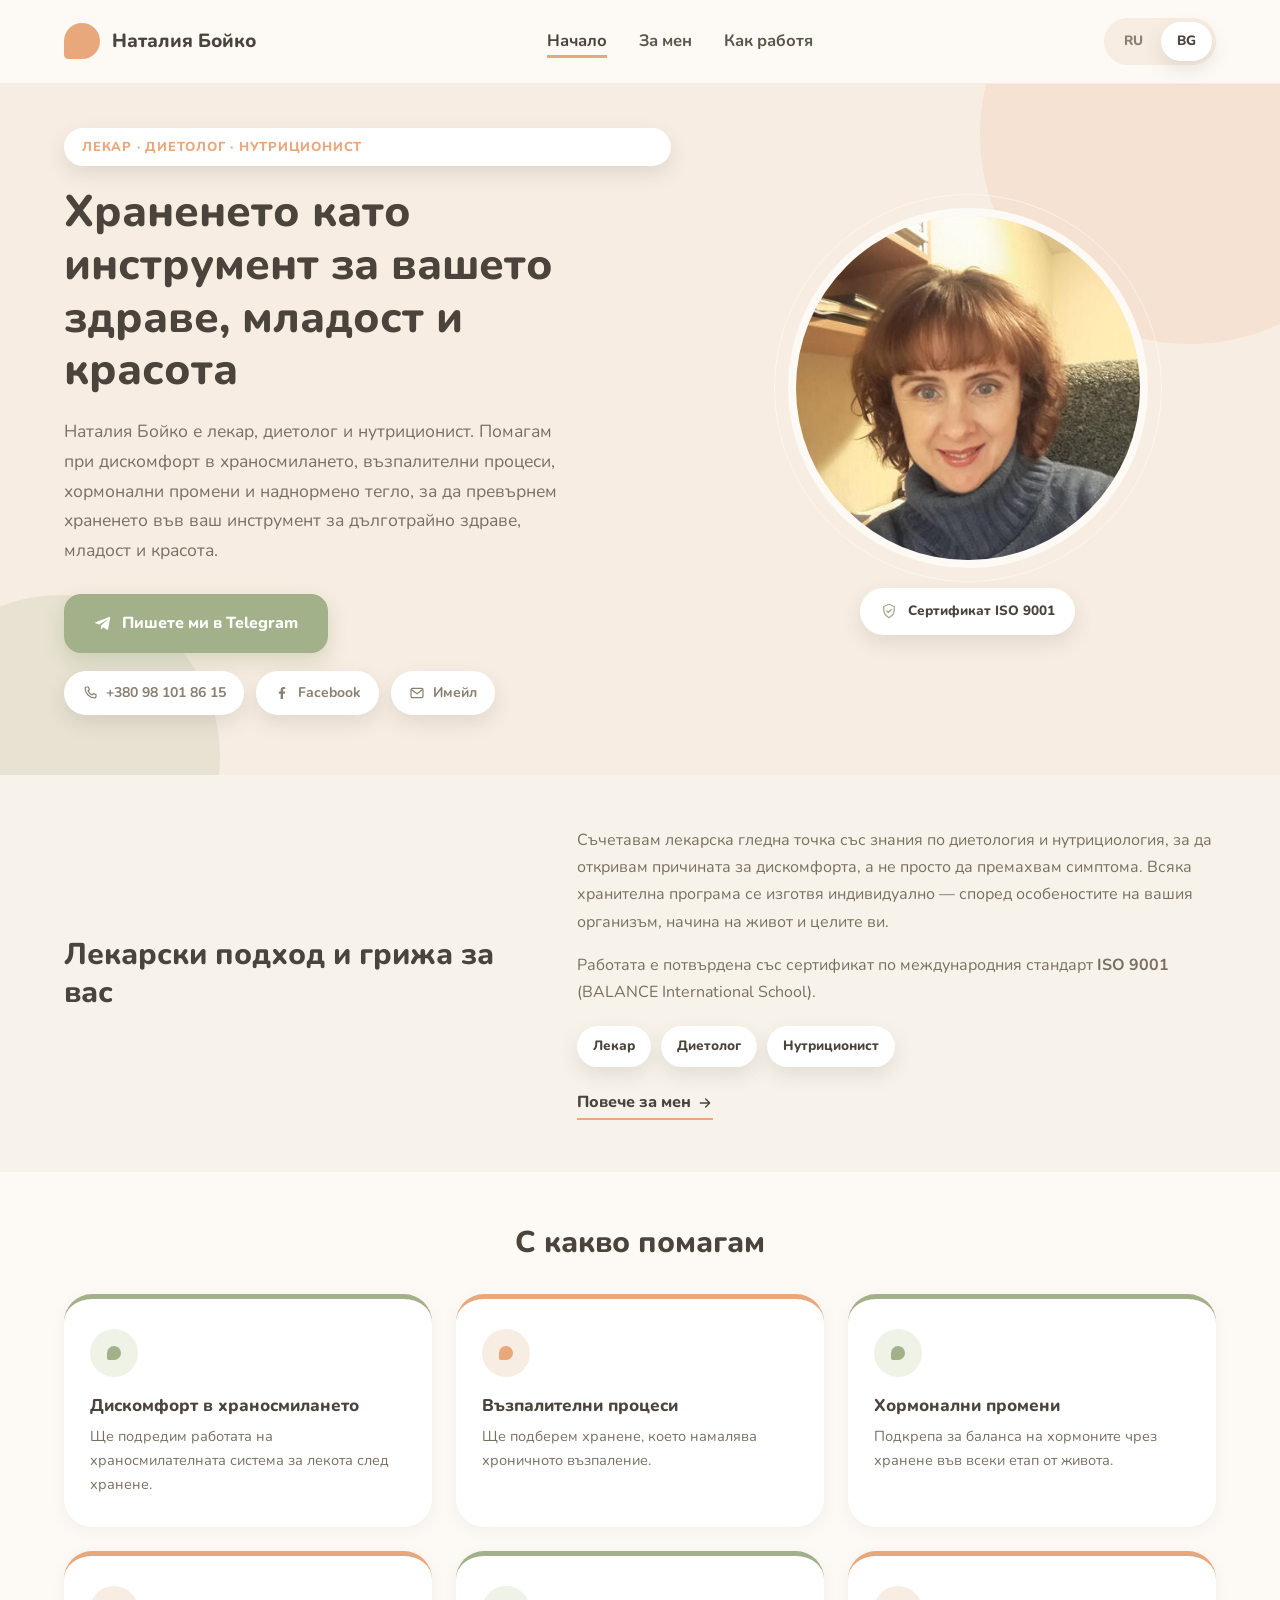
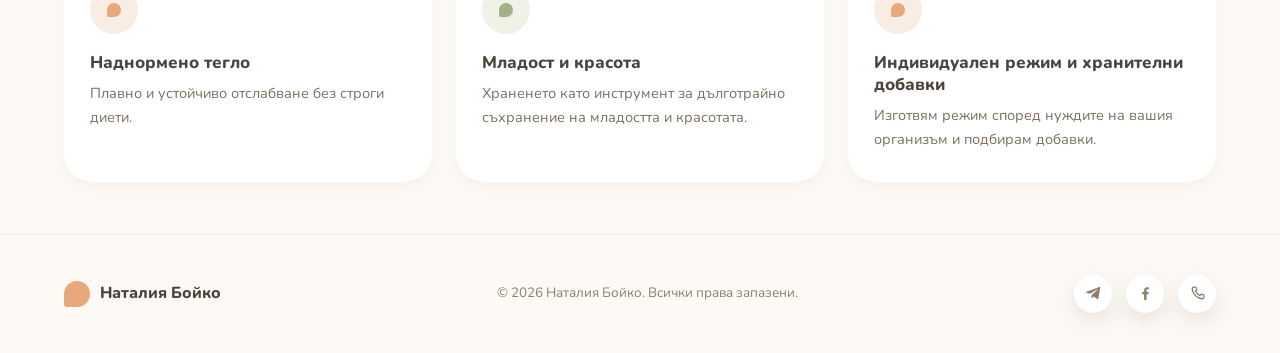
==== bg/index.html @ 28668c2e "Remove "Услуги" kicker and lead paragraph from home services section Removed on both RU and BG home " ====
<!DOCTYPE html>
<html lang="bg">
<head>
<meta charset="UTF-8">
<meta name="viewport" content="width=device-width, initial-scale=1">
<title>Наталия Бойко — лекар, диетолог, нутриционист | Консултации по хранене</title>
<meta name="description" content="Наталия Бойко — лекар, диетолог и нутриционист. Индивидуални хранителни програми при дискомфорт в храносмилането, възпаление, хормонални промени и наднормено тегло. Онлайн консултации, сертификат ISO 9001.">
<link rel="canonical" href="https://nataliaboiko.com/bg/">
<link rel="alternate" hreflang="ru" href="https://nataliaboiko.com/">
<link rel="alternate" hreflang="bg" href="https://nataliaboiko.com/bg/">
<link rel="alternate" hreflang="x-default" href="https://nataliaboiko.com/">

<meta property="og:type" content="website">
<meta property="og:locale" content="bg_BG">
<meta property="og:locale:alternate" content="ru_RU">
<meta property="og:site_name" content="Наталия Бойко">
<meta property="og:title" content="Наталия Бойко — лекар, диетолог, нутриционист">
<meta property="og:description" content="Храненето като инструмент за вашето здраве, младост и красота. Индивидуален подход, онлайн консултации.">
<meta property="og:url" content="https://nataliaboiko.com/bg/">
<meta property="og:image" content="https://nataliaboiko.com/assets/img/photo-natalia.jpg">
<meta name="twitter:card" content="summary_large_image">
<meta name="twitter:title" content="Наталия Бойко — лекар, диетолог, нутриционист">
<meta name="twitter:description" content="Храненето като инструмент за вашето здраве, младост и красота.">
<meta name="twitter:image" content="https://nataliaboiko.com/assets/img/photo-natalia.jpg">

<meta name="theme-color" content="#F7EDE2">
<link rel="icon" href="data:image/svg+xml,%3Csvg xmlns='http://www.w3.org/2000/svg' viewBox='0 0 36 36'%3E%3Cpath fill='%23E8A87C' d='M18 0a18 18 0 1 1 0 36 18 18 0 1 1 0-36Z'/%3E%3C/svg%3E">

<link rel="preconnect" href="https://fonts.googleapis.com">
<link rel="preconnect" href="https://fonts.gstatic.com" crossorigin>
<link href="https://fonts.googleapis.com/css2?family=Nunito:wght@400;600;700;800;900&display=swap" rel="stylesheet">
<link rel="stylesheet" href="../assets/css/styles.css">

<script type="application/ld+json">
{
  "@context": "https://schema.org",
  "@graph": [
    {
      "@type": "Person",
      "@id": "https://nataliaboiko.com/bg/#person",
      "name": "Наталия Бойко",
      "url": "https://nataliaboiko.com/bg/",
      "image": "https://nataliaboiko.com/assets/img/photo-natalia.jpg",
      "jobTitle": ["Лекар", "Диетолог", "Нутриционист"],
      "description": "Лекар, диетолог и нутриционист. Помага за изготвяне на индивидуален хранителен режим при дискомфорт в храносмилането, възпалителни процеси, хормонални промени и наднормено тегло.",
      "email": "mailto:natalyboyko.ua@gmail.com",
      "telephone": "+380981018615",
      "sameAs": [
        "https://www.facebook.com/profile.php?id=100006433207176",
        "https://t.me/Natalka8889"
      ],
      "hasCredential": {
        "@type": "EducationalOccupationalCredential",
        "credentialCategory": "certificate",
        "name": "BALANCE International School — диетология и нутрициология (ISO 9001:2015)"
      }
    },
    {
      "@type": "MedicalBusiness",
      "@id": "https://nataliaboiko.com/bg/#business",
      "name": "Наталия Бойко — консултации по хранене",
      "url": "https://nataliaboiko.com/bg/",
      "image": "https://nataliaboiko.com/assets/img/photo-natalia.jpg",
      "founder": { "@id": "https://nataliaboiko.com/bg/#person" },
      "email": "natalyboyko.ua@gmail.com",
      "telephone": "+380981018615",
      "priceRange": "$$",
      "areaServed": ["BG", "UA"],
      "availableLanguage": ["bg", "ru"]
    },
    {
      "@type": "WebSite",
      "@id": "https://nataliaboiko.com/bg/#website",
      "url": "https://nataliaboiko.com/bg/",
      "name": "Наталия Бойко",
      "inLanguage": "bg"
    }
  ]
}
</script>
</head>
<body>
<a class="skip-link" href="#main">Към съдържанието</a>

<header class="site-header">
  <div class="site-header__inner">
    <a class="logo" href="index.html" aria-label="Наталия Бойко — начало">
      <span class="logo__blob" aria-hidden="true"></span>
      <span>Наталия Бойко</span>
    </a>

    <nav class="main-nav" data-nav aria-label="Основна навигация">
      <ul class="main-nav__list">
        <li><a class="main-nav__link" href="index.html" aria-current="page">Начало</a></li>
        <li><a class="main-nav__link" href="about.html">За мен</a></li>
        <li><a class="main-nav__link" href="how-i-work.html">Как работя</a></li>
      </ul>
    </nav>

    <div style="display:flex;align-items:center;gap:14px;">
      <div class="lang-switch" aria-label="Избор на език">
        <a class="lang-switch__link" href="../index.html" lang="ru" hreflang="ru">RU</a>
        <a class="lang-switch__link" href="index.html" aria-current="true" lang="bg" hreflang="bg">BG</a>
      </div>
      <button class="burger" data-burger aria-label="Отвори менюто" aria-expanded="false" aria-controls="main-nav">
        <span></span><span></span><span></span>
      </button>
    </div>
  </div>
</header>

<main id="main">

  <section class="hero">
    <span class="hero__decor hero__decor--1" aria-hidden="true"></span>
    <span class="hero__decor hero__decor--2" aria-hidden="true"></span>
    <div class="hero__inner">
      <span class="eyebrow">Лекар · Диетолог · Нутриционист</span>
      <h1 class="hero__title">Храненето като инструмент за вашето здраве, младост и красота</h1>
      <p class="hero__text">Наталия Бойко е лекар, диетолог и нутриционист. Помагам при дискомфорт в храносмилането, възпалителни процеси, хормонални промени и наднормено тегло, за да превърнем храненето във ваш инструмент за дълготрайно здраве, младост и красота.</p>
      <div class="hero__actions">
        <a class="btn btn-primary" href="https://t.me/Natalka8889" target="_blank" rel="noopener">
          <svg width="18" height="18" viewBox="0 0 24 24" fill="currentColor" aria-hidden="true"><path d="M21.5 3.9 18.8 19c-.2 1-.9 1.2-1.7.8l-4.7-3.5-2.3 2.2c-.3.3-.5.5-1 .5l.3-4.9 8.9-8c.4-.3-.1-.5-.6-.2L6.9 12.5l-4.8-1.5c-1-.3-1-1 .2-1.5L20.2 2.8c.8-.3 1.6.2 1.3 1.1Z"/></svg>
          Пишете ми в Telegram
        </a>
      </div>
      <div class="hero__contacts">
        <div class="contact-pills">
          <a class="contact-pill" href="tel:+380981018615">
            <svg viewBox="0 0 24 24" fill="none" stroke="currentColor" stroke-width="1.8" stroke-linecap="round" stroke-linejoin="round" aria-hidden="true"><path d="M6.6 3h3l1.4 4-2 1.6a12.4 12.4 0 0 0 6.4 6.4l1.6-2 4 1.4v3c0 1.1-.9 2-2 2C11.7 19.4 4.6 12.3 4.6 5c0-1.1.9-2 2-2Z"/></svg>
            +380 98 101 86 15
          </a>
          <a class="contact-pill" href="https://www.facebook.com/profile.php?id=100006433207176" target="_blank" rel="noopener">
            <svg viewBox="0 0 24 24" fill="currentColor" aria-hidden="true"><path d="M13.5 21v-8h2.7l.4-3.2h-3.1V7.7c0-.9.3-1.6 1.6-1.6h1.7V3.2C16.5 3.1 15.4 3 14.2 3c-2.5 0-4.2 1.5-4.2 4.3v2.5H7.3v3.2H10V21h3.5Z"/></svg>
            Facebook
          </a>
          <a class="contact-pill" href="mailto:natalyboyko.ua@gmail.com">
            <svg viewBox="0 0 24 24" fill="none" stroke="currentColor" stroke-width="1.8" stroke-linecap="round" stroke-linejoin="round" aria-hidden="true"><rect x="3" y="5" width="18" height="14" rx="2"/><path d="m4 7 8 6 8-6"/></svg>
            Имейл
          </a>
        </div>
      </div>
      <div class="hero__media">
        <div class="hero__photo-wrap">
          <img class="hero__photo" src="../assets/img/photo-natalia.jpg" width="360" height="360" alt="Наталия Бойко — лекар, диетолог и нутриционист" fetchpriority="high">
        </div>
        <span class="cert-badge">
          <svg viewBox="0 0 24 24" fill="none" stroke="currentColor" stroke-width="1.8" stroke-linecap="round" stroke-linejoin="round" aria-hidden="true"><path d="M12 3 5 6v5c0 4.5 3 7.5 7 10 4-2.5 7-5.5 7-10V6l-7-3Z"/><path d="m9 12 2 2 4-4"/></svg>
          Сертификат ISO 9001
        </span>
      </div>
    </div>
  </section>

  <section class="section section--sage" data-reveal>
    <div class="section__inner about-grid">
      <div>
        <h2>Лекарски подход и грижа за вас</h2>
      </div>
      <div class="about-grid__text">
        <p>Съчетавам лекарска гледна точка със знания по диетология и нутрициология, за да откривам причината за дискомфорта, а не просто да премахвам симптома. Всяка хранителна програма се изготвя индивидуално — според особеностите на вашия организъм, начина на живот и целите ви.</p>
        <p>Работата е потвърдена със сертификат по международния стандарт <strong>ISO 9001</strong> (BALANCE International School).</p>
        <div class="chip-row">
          <span class="chip">Лекар</span>
          <span class="chip">Диетолог</span>
          <span class="chip">Нутриционист</span>
        </div>
        <a class="text-link" href="about.html">
          Повече за мен
          <svg width="16" height="16" viewBox="0 0 24 24" fill="none" stroke="currentColor" stroke-width="2" stroke-linecap="round" stroke-linejoin="round" aria-hidden="true"><path d="M5 12h14M13 6l6 6-6 6"/></svg>
        </a>
      </div>
    </div>
  </section>

  <section class="section section--page" id="services" data-reveal>
    <div class="section__inner">
      <div class="section__header section__header--center">
        <h2>С какво помагам</h2>
      </div>

      <div class="cards-grid">
        <article class="card">
          <span class="card__icon"><span class="card__icon-blob" aria-hidden="true"></span></span>
          <div class="card__body">
            <h3 class="card__title">Дискомфорт в храносмилането</h3>
          <p class="card__desc">Ще подредим работата на храносмилателната система за лекота след хранене.</p>
          </div>
        </article>
        <article class="card card--peach">
          <span class="card__icon"><span class="card__icon-blob" aria-hidden="true"></span></span>
          <div class="card__body">
            <h3 class="card__title">Възпалителни процеси</h3>
          <p class="card__desc">Ще подберем хранене, което намалява хроничното възпаление.</p>
          </div>
        </article>
        <article class="card">
          <span class="card__icon"><span class="card__icon-blob" aria-hidden="true"></span></span>
          <div class="card__body">
            <h3 class="card__title">Хормонални промени</h3>
          <p class="card__desc">Подкрепа за баланса на хормоните чрез хранене във всеки етап от живота.</p>
          </div>
        </article>
        <article class="card card--peach">
          <span class="card__icon"><span class="card__icon-blob" aria-hidden="true"></span></span>
          <div class="card__body">
            <h3 class="card__title">Наднормено тегло</h3>
          <p class="card__desc">Плавно и устойчиво отслабване без строги диети.</p>
          </div>
        </article>
        <article class="card">
          <span class="card__icon"><span class="card__icon-blob" aria-hidden="true"></span></span>
          <div class="card__body">
            <h3 class="card__title">Младост и красота</h3>
          <p class="card__desc">Храненето като инструмент за дълготрайно съхранение на младостта и красотата.</p>
          </div>
        </article>
        <article class="card card--peach">
          <span class="card__icon"><span class="card__icon-blob" aria-hidden="true"></span></span>
          <div class="card__body">
            <h3 class="card__title">Индивидуален режим и хранителни добавки</h3>
          <p class="card__desc">Изготвям режим според нуждите на вашия организъм и подбирам добавки.</p>
          </div>
        </article>
      </div>
    </div>
  </section>

</main>

<footer class="site-footer">
  <div class="site-footer__inner">
    <a class="site-footer__brand" href="index.html">
      <span class="logo__blob" aria-hidden="true"></span>
      Наталия Бойко
    </a>
    <p class="site-footer__meta">© 2026 Наталия Бойко. Всички права запазени.</p>
    <nav class="social-row" aria-label="Социални мрежи">
      <a href="https://t.me/Natalka8889" target="_blank" rel="noopener" aria-label="Telegram">
        <svg viewBox="0 0 24 24" fill="currentColor" aria-hidden="true"><path d="M21.5 3.9 18.8 19c-.2 1-.9 1.2-1.7.8l-4.7-3.5-2.3 2.2c-.3.3-.5.5-1 .5l.3-4.9 8.9-8c.4-.3-.1-.5-.6-.2L6.9 12.5l-4.8-1.5c-1-.3-1-1 .2-1.5L20.2 2.8c.8-.3 1.6.2 1.3 1.1Z"/></svg>
      </a>
      <a href="https://www.facebook.com/profile.php?id=100006433207176" target="_blank" rel="noopener" aria-label="Facebook">
        <svg viewBox="0 0 24 24" fill="currentColor" aria-hidden="true"><path d="M13.5 21v-8h2.7l.4-3.2h-3.1V7.7c0-.9.3-1.6 1.6-1.6h1.7V3.2C16.5 3.1 15.4 3 14.2 3c-2.5 0-4.2 1.5-4.2 4.3v2.5H7.3v3.2H10V21h3.5Z"/></svg>
      </a>
      <a href="tel:+380981018615" aria-label="Телефон">
        <svg viewBox="0 0 24 24" fill="none" stroke="currentColor" stroke-width="1.8" stroke-linecap="round" stroke-linejoin="round" aria-hidden="true"><path d="M6.6 3h3l1.4 4-2 1.6a12.4 12.4 0 0 0 6.4 6.4l1.6-2 4 1.4v3c0 1.1-.9 2-2 2C11.7 19.4 4.6 12.3 4.6 5c0-1.1.9-2 2-2Z"/></svg>
      </a>
    </nav>
  </div>
</footer>

<a class="floating-cta" href="https://t.me/Natalka8889" target="_blank" rel="noopener" aria-label="Пишете ми в Telegram">
  <svg viewBox="0 0 24 24" fill="currentColor" aria-hidden="true"><path d="M21.5 3.9 18.8 19c-.2 1-.9 1.2-1.7.8l-4.7-3.5-2.3 2.2c-.3.3-.5.5-1 .5l.3-4.9 8.9-8c.4-.3-.1-.5-.6-.2L6.9 12.5l-4.8-1.5c-1-.3-1-1 .2-1.5L20.2 2.8c.8-.3 1.6.2 1.3 1.1Z"/></svg>
</a>

<script src="../assets/js/main.js"></script>
</body>
</html>
---- assets/css/styles.css ----
/* ==========================================================================
   Наталья Бойко — nutrition consultant site
   Design tokens per design_handoff_natalyboyko/README.md
   ========================================================================== */

:root {
  --bg-page: #FDF9F4;
  --bg-hero: #F7EDE2;
  --bg-section: #F7F3EA;
  --bg-icon-sage: #EFF2E6;
  --accent-peach: #E8A87C;
  --accent-sage: #A3B18A;
  --text-main: #4A443C;
  --text-muted: #7A7062;
  --text-soft: #8A7F71;
  --nav-color: #5C554A;
  --placeholder-text: #B7AC9D;
  --placeholder-border: #D8CFC2;

  --shadow-cta: 0 8px 20px rgba(163, 177, 138, 0.4);
  --shadow-badge: 0 8px 20px rgba(74, 68, 60, 0.12);

  --radius-card-desktop: 28px;
  --radius-card-mobile: 20px;
  --radius-button: 17px;
  --radius-pill: 999px;

  --container-width: 1180px;
}

/* -------------------- Reset -------------------- */
*, *::before, *::after { box-sizing: border-box; }
html { scroll-behavior: smooth; }
body, h1, h2, h3, p, ul, figure { margin: 0; }
ul { padding: 0; list-style: none; }
img { max-width: 100%; display: block; }
a { color: inherit; text-decoration: none; }
button { font: inherit; cursor: pointer; border: none; background: none; color: inherit; }

@media (prefers-reduced-motion: reduce) {
  html { scroll-behavior: auto; }
  * { animation-duration: 0.01ms !important; animation-iteration-count: 1 !important; transition-duration: 0.01ms !important; }
}

html, body {
  overflow-x: hidden;
  max-width: 100%;
}

body {
  background: var(--bg-page);
  color: var(--text-main);
  font-family: 'Nunito', -apple-system, BlinkMacSystemFont, 'Segoe UI', sans-serif;
  font-size: 16px;
  line-height: 1.7;
  -webkit-font-smoothing: antialiased;
}

.container {
  width: 100%;
  max-width: var(--container-width);
  margin: 0 auto;
  padding: 0 64px;
}

.visually-hidden {
  position: absolute;
  width: 1px; height: 1px;
  padding: 0; margin: -1px;
  overflow: hidden;
  clip: rect(0,0,0,0);
  white-space: nowrap;
  border: 0;
}

.skip-link {
  position: absolute;
  left: 16px; top: -60px;
  background: var(--accent-sage);
  color: #fff;
  padding: 10px 18px;
  border-radius: var(--radius-button);
  z-index: 1000;
  transition: top .2s ease;
  font-weight: 700;
}
.skip-link:focus { top: 16px; }

/* -------------------- Typography -------------------- */
h1, h2, h3 { font-weight: 800; color: var(--text-main); }
h1 { font-size: 44px; line-height: 1.2; }
h2 { font-size: 30px; line-height: 1.25; }
h3 { font-size: 17px; line-height: 1.3; }
p { color: var(--text-muted); }

.eyebrow {
  display: inline-block;
  font-size: 13px;
  font-weight: 800;
  text-transform: uppercase;
  letter-spacing: .06em;
  color: var(--accent-peach);
  background: #fff;
  padding: 8px 18px;
  border-radius: var(--radius-pill);
  box-shadow: var(--shadow-badge);
}

/* -------------------- Header -------------------- */
.site-header {
  position: sticky;
  top: 0;
  z-index: 500;
  background: rgba(253, 249, 244, 0.98);
  border-bottom: 1px solid rgba(74, 68, 60, 0.06);
}

.site-header__inner {
  display: flex;
  align-items: center;
  justify-content: space-between;
  padding: 18px 64px;
}

.logo {
  display: flex;
  align-items: center;
  gap: 12px;
  font-size: 19px;
  font-weight: 800;
  color: var(--text-main);
}

.logo__blob {
  width: 36px;
  height: 36px;
  flex: none;
  background: var(--accent-peach);
  border-radius: 50% 50% 50% 12%;
}

.main-nav {
  display: flex;
  align-items: center;
  gap: 40px;
}

.main-nav__list {
  display: flex;
  gap: 32px;
}

.main-nav__link {
  font-size: 16.5px;
  font-weight: 700;
  color: var(--nav-color);
  padding-bottom: 3px;
  border-bottom: 3px solid transparent;
  transition: color .2s ease, border-color .2s ease;
}

.main-nav__link:hover,
.main-nav__link:focus-visible {
  color: var(--text-main);
}

.main-nav__link[aria-current="page"] {
  color: var(--text-main);
  border-bottom-color: var(--accent-peach);
}

/* Language switcher */
.lang-switch {
  display: inline-flex;
  background: var(--bg-hero);
  border-radius: var(--radius-pill);
  padding: 4px;
  gap: 2px;
}

.lang-switch__link {
  padding: 8px 16px;
  border-radius: var(--radius-pill);
  font-size: 13.5px;
  font-weight: 800;
  color: var(--text-soft);
  transition: background .2s ease, color .2s ease, box-shadow .2s ease;
}

.lang-switch__link[aria-current="true"] {
  background: #fff;
  color: var(--text-main);
  box-shadow: var(--shadow-badge);
}

.burger {
  display: none;
  flex-direction: column;
  justify-content: center;
  gap: 5px;
  width: 40px;
  height: 40px;
  border-radius: 10px;
}

.burger span {
  display: block;
  width: 22px;
  height: 2px;
  background: var(--text-main);
  border-radius: 2px;
  transition: transform .25s ease, opacity .25s ease;
}

.burger[aria-expanded="true"] span:nth-child(1) { transform: translateY(7px) rotate(45deg); }
.burger[aria-expanded="true"] span:nth-child(2) { opacity: 0; }
.burger[aria-expanded="true"] span:nth-child(3) { transform: translateY(-7px) rotate(-45deg); }

/* -------------------- Buttons -------------------- */
.btn {
  display: inline-flex;
  align-items: center;
  justify-content: center;
  gap: 10px;
  padding: 16px 30px;
  border-radius: var(--radius-button);
  font-weight: 800;
  font-size: 16px;
  transition: transform .18s ease, box-shadow .18s ease, filter .18s ease;
  white-space: nowrap;
}

.btn-primary {
  background: var(--accent-sage);
  color: #fff;
  box-shadow: var(--shadow-cta);
}

.btn-primary:hover, .btn-primary:focus-visible {
  filter: brightness(0.94);
  transform: translateY(-1px);
}

.btn-block { width: 100%; }

.contact-pills {
  display: flex;
  flex-wrap: wrap;
  gap: 12px;
}

.contact-pill {
  display: inline-flex;
  align-items: center;
  gap: 8px;
  background: #fff;
  color: var(--text-soft);
  font-size: 14px;
  font-weight: 700;
  padding: 10px 18px;
  border-radius: var(--radius-pill);
  box-shadow: var(--shadow-badge);
  transition: color .2s ease, transform .18s ease;
}

.contact-pill:hover, .contact-pill:focus-visible {
  color: var(--text-main);
  transform: translateY(-1px);
}

.contact-pill svg { width: 16px; height: 16px; flex: none; }

/* -------------------- Hero -------------------- */
.hero {
  background: var(--bg-hero);
  position: relative;
  overflow: hidden;
  padding: 44px 64px 60px;
}

.hero__decor {
  position: absolute;
  border-radius: 50%;
  pointer-events: none;
}

.hero__decor--1 {
  width: 420px; height: 420px;
  background: rgba(232, 168, 124, 0.16);
  top: -160px; right: -120px;
}

.hero__decor--2 {
  width: 320px; height: 320px;
  background: rgba(163, 177, 138, 0.18);
  bottom: -140px; left: -100px;
}

.hero__inner {
  position: relative;
  display: grid;
  grid-template-columns: 1.1fr 0.9fr;
  grid-template-areas:
    "eyebrow media"
    "title   media"
    "text    media"
    "actions media"
    "contacts media";
  column-gap: 48px;
  row-gap: 0;
  align-items: center;
  max-width: var(--container-width);
  margin: 0 auto;
}

.hero__inner > .eyebrow { grid-area: eyebrow; }
.hero__inner > .hero__title { grid-area: title; margin-top: 20px; }
.hero__inner > .hero__text { grid-area: text; margin-top: 20px; }
.hero__inner > .hero__actions { grid-area: actions; margin-top: 28px; }
.hero__inner > .hero__contacts { grid-area: contacts; margin-top: 18px; }
.hero__inner > .hero__media { grid-area: media; }

.hero__title { max-width: 560px; }
.hero__text { font-size: 17.5px; max-width: 520px; }

.hero__actions {
  display: flex;
  flex-wrap: wrap;
  align-items: center;
  gap: 16px;
}

.hero__media {
  position: relative;
  display: flex;
  flex-direction: column;
  align-items: center;
  gap: 20px;
}

.hero__photo-wrap {
  position: relative;
  width: 360px;
  height: 360px;
}

.hero__photo-wrap::before {
  content: '';
  position: absolute;
  inset: -14px;
  border-radius: 50%;
  border: 1px solid rgba(255, 255, 255, 0.5);
}

.hero__photo {
  width: 100%;
  height: 100%;
  border-radius: 50%;
  object-fit: cover;
  border: 8px solid var(--bg-page);
}

.cert-badge {
  display: inline-flex;
  align-items: center;
  gap: 10px;
  background: #fff;
  color: var(--text-main);
  font-size: 13.5px;
  font-weight: 800;
  padding: 12px 20px;
  border-radius: var(--radius-pill);
  box-shadow: var(--shadow-badge);
}

.cert-badge svg { width: 18px; height: 18px; color: var(--accent-sage); flex: none; }

/* -------------------- Sections -------------------- */
.section { padding: 52px 64px; }
.section--sage { background: var(--bg-section); }
.section--page { background: var(--bg-page); }
.section--hero-tint { background: var(--bg-hero); }

.section__inner {
  max-width: var(--container-width);
  margin: 0 auto;
}

.section__header { max-width: 720px; }
.section__header--center { margin: 0 auto; text-align: center; }

.section__kicker {
  display: block;
  font-size: 13px;
  font-weight: 800;
  text-transform: uppercase;
  letter-spacing: .06em;
  color: var(--accent-sage);
  margin-bottom: 10px;
}

.section__lead {
  margin-top: 14px;
  font-size: 16.5px;
}

/* About (short, on home) */
.about-grid {
  display: grid;
  grid-template-columns: 1fr 1.4fr;
  gap: 56px;
  align-items: center;
}

.about-grid__text > * + * { margin-top: 16px; }

.chip-row {
  display: flex;
  flex-wrap: wrap;
  gap: 10px;
  margin-top: 20px;
}

.chip {
  display: inline-flex;
  align-items: center;
  background: #fff;
  color: var(--text-main);
  font-size: 13.5px;
  font-weight: 800;
  padding: 9px 16px;
  border-radius: var(--radius-pill);
  box-shadow: var(--shadow-badge);
}

.text-link {
  display: inline-flex;
  align-items: center;
  gap: 6px;
  margin-top: 22px;
  font-weight: 800;
  color: var(--text-main);
  border-bottom: 2px solid var(--accent-peach);
  padding-bottom: 2px;
}

/* Cards grid (services) */
.cards-grid {
  display: grid;
  grid-template-columns: repeat(3, 1fr);
  gap: 24px;
  margin-top: 32px;
}

.card {
  background: #fff;
  border-radius: var(--radius-card-desktop);
  padding: 30px 26px;
  border-top: 5px solid var(--accent-sage);
  box-shadow: 0 4px 16px rgba(74, 68, 60, 0.05);
}

.card--peach { border-top-color: var(--accent-peach); }

.card__icon {
  width: 48px;
  height: 48px;
  border-radius: 50%;
  background: var(--bg-icon-sage);
  display: flex;
  align-items: center;
  justify-content: center;
  margin-bottom: 18px;
}

.card--peach .card__icon { background: var(--bg-hero); }

.card__icon-blob {
  width: 14px;
  height: 14px;
  border-radius: 50% 50% 50% 10%;
  background: var(--accent-sage);
}

.card--peach .card__icon-blob { background: var(--accent-peach); }

.card__title { margin-bottom: 8px; }
.card__desc { font-size: 14.5px; line-height: 1.65; }

/* Card list variant (mobile services — horizontal cards) handled via media query */

/* Steps (how-i-work) */
.steps-grid {
  display: grid;
  grid-template-columns: repeat(4, 1fr);
  gap: 24px;
  margin-top: 40px;
}

.step-card {
  background: #fff;
  border-radius: var(--radius-card-desktop);
  padding: 30px 24px;
  border-top: 5px solid var(--accent-sage);
  box-shadow: 0 4px 16px rgba(74, 68, 60, 0.05);
}

.step-card--peach { border-top-color: var(--accent-peach); }

.step-card__number {
  width: 44px;
  height: 44px;
  border-radius: 50%;
  background: var(--bg-icon-sage);
  display: flex;
  align-items: center;
  justify-content: center;
  font-weight: 800;
  font-size: 18px;
  color: var(--accent-sage);
  margin-bottom: 18px;
}

.step-card--peach .step-card__number { background: var(--bg-hero); color: var(--accent-peach); }

.step-card__title { margin-bottom: 8px; }
.step-card__desc { font-size: 14.5px; line-height: 1.65; }

/* CTA banner */
.cta-banner {
  background: var(--bg-hero);
  border-radius: 32px;
  padding: 40px 48px;
  margin-top: 48px;
  display: flex;
  align-items: center;
  justify-content: space-between;
  gap: 24px;
  flex-wrap: wrap;
}

.cta-banner h2 { max-width: 460px; }

/* Intro (about / how-i-work pages) */
.intro-grid {
  display: grid;
  grid-template-columns: auto 1fr;
  gap: 56px;
  align-items: center;
}

.intro-photo-wrap {
  position: relative;
  width: 320px;
  height: 320px;
  flex: none;
}

.intro-photo-wrap::before {
  content: '';
  position: absolute;
  inset: -14px;
  border-radius: 50%;
  border: 1px solid rgba(255, 255, 255, 0.5);
}

.intro-photo {
  width: 100%;
  height: 100%;
  border-radius: 50%;
  object-fit: cover;
  border: 8px solid var(--bg-page);
}

.bio-text > * + * { margin-top: 16px; }
.bio-text p { font-size: 16.5px; }

.intro-simple { max-width: 640px; }
.intro-simple > * + * { margin-top: 16px; }

/* Certificates */
.cert-grid {
  display: grid;
  grid-template-columns: repeat(3, 1fr);
  gap: 24px;
  margin-top: 32px;
}

.cert-card {
  background: #fff;
  border-radius: var(--radius-card-desktop);
  overflow: hidden;
  box-shadow: 0 4px 16px rgba(74, 68, 60, 0.05);
  display: flex;
  flex-direction: column;
}

.cert-card__img-wrap {
  height: 250px;
  background: #fff;
  display: flex;
  align-items: center;
  justify-content: center;
  padding: 16px;
}

.cert-card__img-wrap img {
  max-width: 100%;
  max-height: 100%;
  object-fit: contain;
}

.cert-card__caption {
  padding: 18px 20px 22px;
  font-size: 13.5px;
  font-weight: 700;
  color: var(--text-muted);
  line-height: 1.5;
}

.cert-card--placeholder {
  border: 2px dashed var(--placeholder-border);
  align-items: center;
  justify-content: center;
  text-align: center;
  padding: 30px 20px;
  color: var(--placeholder-text);
  font-size: 14px;
  font-weight: 700;
  min-height: 250px;
  box-shadow: none;
}

/* -------------------- Floating mobile CTA -------------------- */
.floating-cta {
  display: none;
  position: fixed;
  right: 18px;
  bottom: 18px;
  z-index: 600;
  width: 58px;
  height: 58px;
  border-radius: 50%;
  background: var(--accent-sage);
  color: #fff;
  align-items: center;
  justify-content: center;
  box-shadow: var(--shadow-cta);
}

.floating-cta svg { width: 26px; height: 26px; }

/* -------------------- Footer -------------------- */
.site-footer {
  background: var(--bg-page);
  border-top: 1px solid rgba(74, 68, 60, 0.08);
  padding: 40px 64px;
}

.site-footer__inner {
  max-width: var(--container-width);
  margin: 0 auto;
  display: flex;
  align-items: center;
  justify-content: space-between;
  flex-wrap: wrap;
  gap: 16px;
}

.site-footer__brand {
  display: flex;
  align-items: center;
  gap: 10px;
  font-weight: 800;
  color: var(--text-main);
}

.site-footer__brand .logo__blob { width: 26px; height: 26px; }

.site-footer__meta {
  font-size: 13.5px;
  color: var(--text-soft);
}

.social-row {
  display: flex;
  gap: 14px;
}

.social-row a {
  width: 38px; height: 38px;
  border-radius: 50%;
  background: #fff;
  display: flex;
  align-items: center;
  justify-content: center;
  color: var(--text-soft);
  box-shadow: var(--shadow-badge);
  transition: color .2s ease, transform .18s ease;
}

.social-row a:hover, .social-row a:focus-visible {
  color: var(--accent-sage);
  transform: translateY(-1px);
}

.social-row svg { width: 17px; height: 17px; }

/* -------------------- Scroll reveal -------------------- */
[data-reveal] {
  opacity: 0;
  transform: translateY(16px);
  transition: opacity .6s ease, transform .6s ease;
}

[data-reveal].is-visible {
  opacity: 1;
  transform: translateY(0);
}

/* -------------------- Tablet (≤1024px) -------------------- */
@media (max-width: 1024px) {
  .container,
  .site-header__inner,
  .hero,
  .section,
  .site-footer { padding-left: 40px; padding-right: 40px; }

  .cards-grid { grid-template-columns: repeat(2, 1fr); }
  .steps-grid { grid-template-columns: repeat(2, 1fr); }
  .cert-grid { grid-template-columns: repeat(2, 1fr); }

  .hero__photo-wrap { width: 300px; height: 300px; }
  h1 { font-size: 38px; }
}

/* -------------------- Mobile (≤768px) -------------------- */
@media (max-width: 768px) {
  .container,
  .site-header__inner,
  .hero,
  .section,
  .site-footer { padding-left: 20px; padding-right: 20px; }

  .site-header__inner { padding-top: 14px; padding-bottom: 14px; }

  .main-nav {
    position: fixed;
    inset: 0;
    top: 0;
    background: var(--bg-page);
    flex-direction: column;
    align-items: flex-start;
    justify-content: flex-start;
    gap: 32px;
    padding: 96px 28px 32px;
    transform: translateX(100%);
    transition: transform .3s ease;
    z-index: 400;
  }

  .main-nav.is-open { transform: translateX(0); }

  .main-nav__list {
    flex-direction: column;
    gap: 24px;
    width: 100%;
  }

  .main-nav__link { font-size: 20px; }

  .burger { display: flex; }

  .hero { padding: 32px 20px 40px; }

  .hero__inner {
    grid-template-columns: 1fr;
    grid-template-areas:
      "eyebrow"
      "media"
      "title"
      "text"
      "actions"
      "contacts";
    row-gap: 20px;
    text-align: center;
  }

  .hero__inner > .hero__title,
  .hero__inner > .hero__text,
  .hero__inner > .hero__actions,
  .hero__inner > .hero__contacts { margin-top: 0; }

  .hero__title { margin-left: auto; margin-right: auto; font-size: 27px; }
  .hero__text { margin-left: auto; margin-right: auto; font-size: 15px; }

  .hero__actions { justify-content: center; }
  .hero__actions .btn { width: 100%; }
  .hero__contacts { justify-content: center; }
  .contact-pills { justify-content: center; }

  .hero__photo-wrap { width: 190px; height: 190px; }

  .section { padding: 36px 20px; }

  h1 { font-size: 25px; }
  h2 { font-size: 22px; }

  .about-grid { grid-template-columns: 1fr; gap: 28px; text-align: center; }
  .chip-row { justify-content: center; }

  .cards-grid { grid-template-columns: 1fr; gap: 16px; }

  .card {
    display: flex;
    align-items: flex-start;
    gap: 16px;
    padding: 20px;
    border-top: none;
    border-left: 4px solid var(--accent-sage);
    border-radius: var(--radius-card-mobile);
  }

  .card--peach { border-left-color: var(--accent-peach); }
  .card__icon { margin-bottom: 0; flex: none; }
  .card__body { flex: 1; min-width: 0; }

  .steps-grid { grid-template-columns: 1fr; gap: 16px; }

  .step-card {
    display: flex;
    align-items: center;
    gap: 16px;
    padding: 18px 20px;
    border-top: none;
    border-left: 4px solid var(--accent-sage);
    border-radius: var(--radius-card-mobile);
  }

  .step-card--peach { border-left-color: var(--accent-peach); }
  .step-card__number { margin-bottom: 0; flex: none; width: 38px; height: 38px; font-size: 16px; }
  .step-card__body { flex: 1; min-width: 0; }

  .cta-banner { flex-direction: column; text-align: center; padding: 32px 24px; border-radius: 24px; }
  .cta-banner .btn { width: 100%; }

  .intro-grid { grid-template-columns: 1fr; text-align: center; }
  .intro-photo-wrap { width: 180px; height: 180px; margin: 0 auto; }

  .cert-grid { grid-template-columns: 1fr; }

  .floating-cta { display: flex; }

  .site-footer__inner { flex-direction: column; text-align: center; }
}

@media (max-width: 380px) {
  .hero__title, h1 { font-size: 24px; }
}
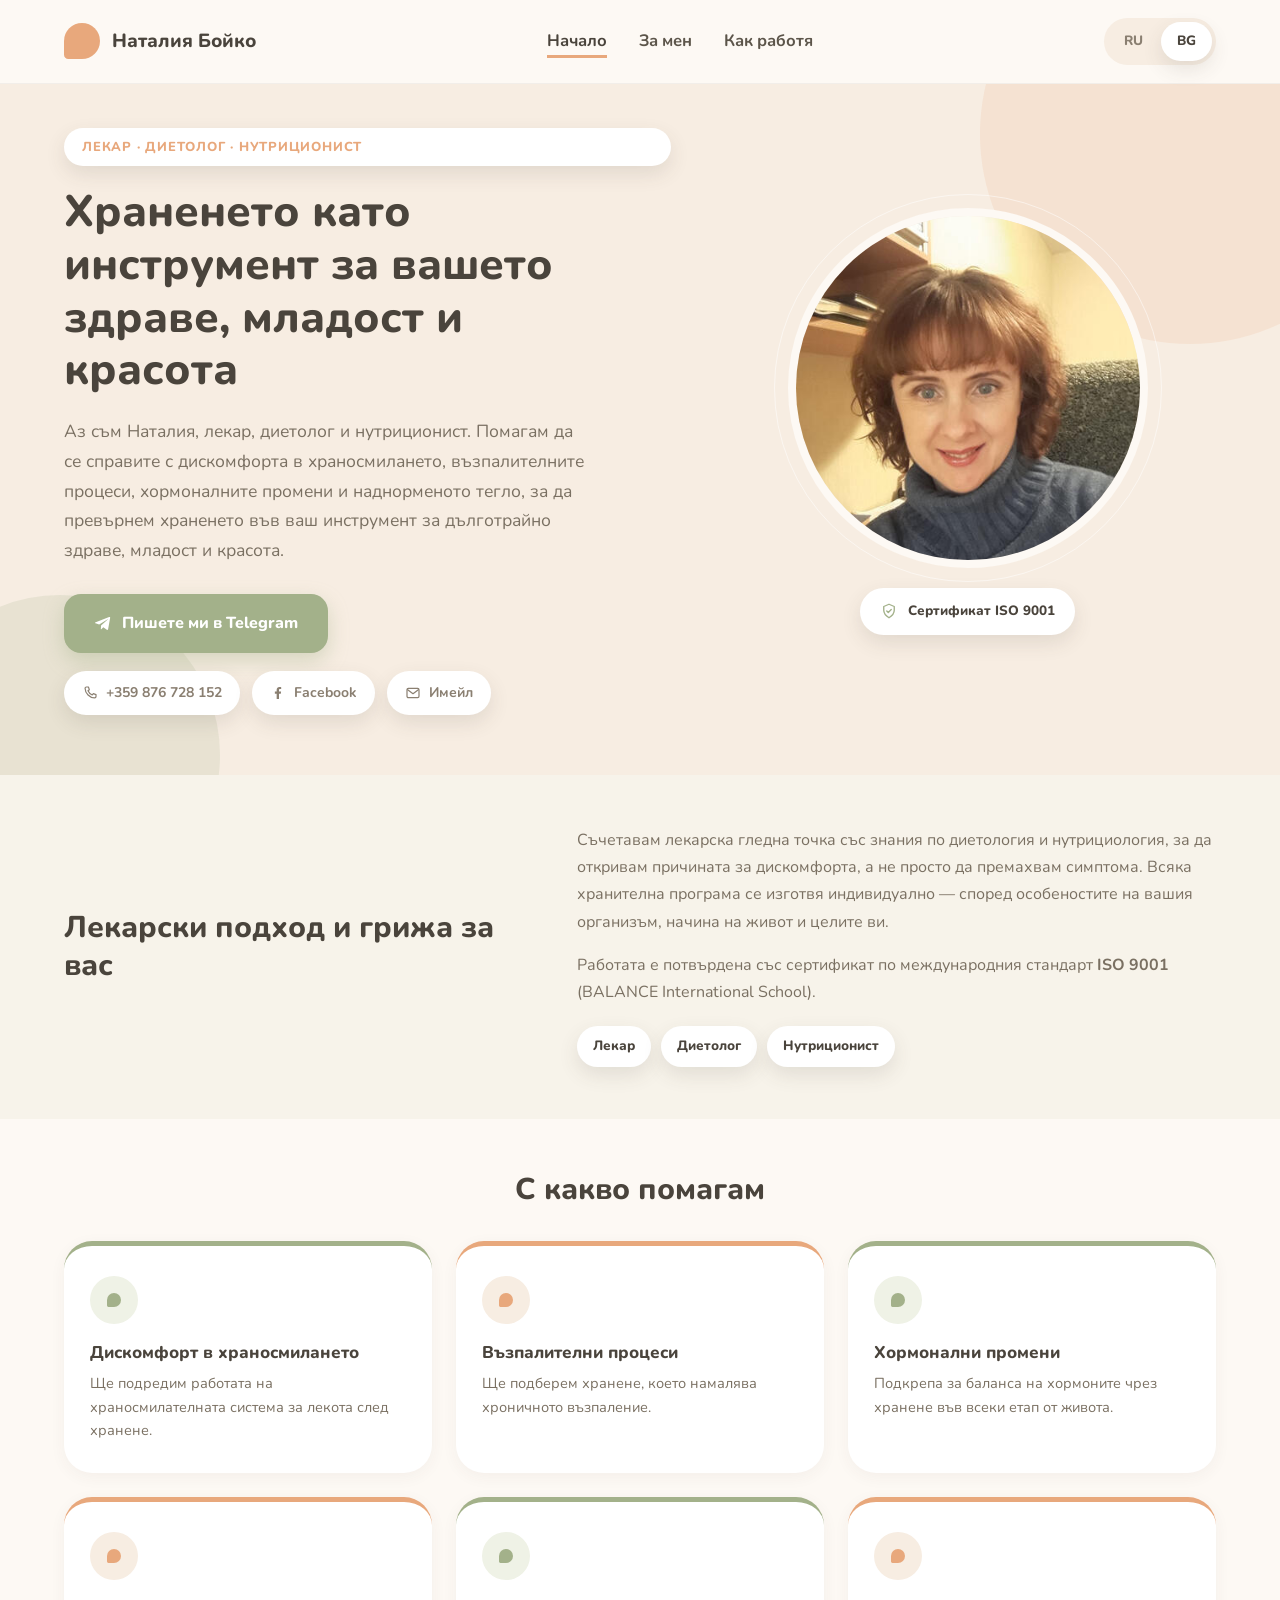
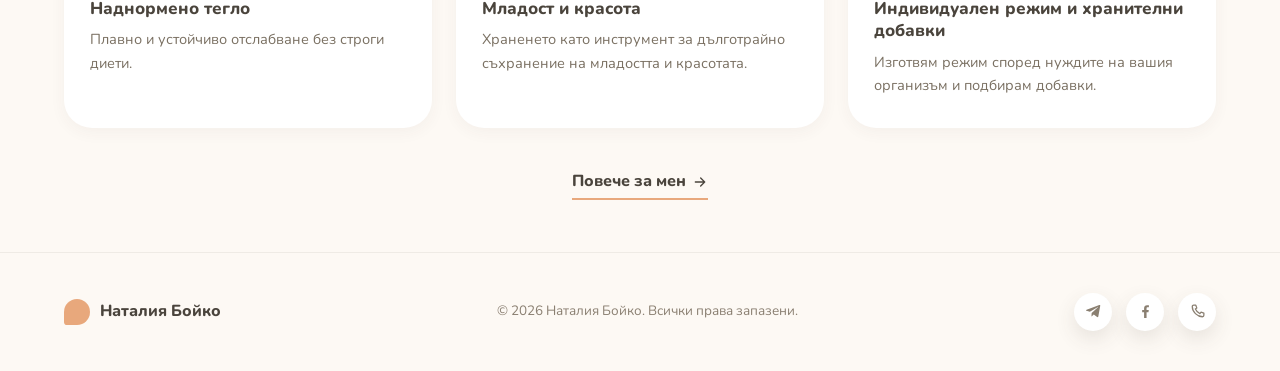
==== commit d30cfb1f: "Content update: first-person copy, new bio, new contacts, revised steps - Home hero rewritten in fir" ====
--- a/bg/index.html
+++ b/bg/index.html
@@ -5,10 +5,10 @@
 <meta name="viewport" content="width=device-width, initial-scale=1">
 <title>Наталия Бойко — лекар, диетолог, нутриционист | Консултации по хранене</title>
 <meta name="description" content="Наталия Бойко — лекар, диетолог и нутриционист. Индивидуални хранителни програми при дискомфорт в храносмилането, възпаление, хормонални промени и наднормено тегло. Онлайн консултации, сертификат ISO 9001.">
-<link rel="canonical" href="https://nataliaboiko.com/bg/">
-<link rel="alternate" hreflang="ru" href="https://nataliaboiko.com/">
-<link rel="alternate" hreflang="bg" href="https://nataliaboiko.com/bg/">
-<link rel="alternate" hreflang="x-default" href="https://nataliaboiko.com/">
+<link rel="canonical" href="https://nataliaboiko.health/bg/">
+<link rel="alternate" hreflang="ru" href="https://nataliaboiko.health/">
+<link rel="alternate" hreflang="bg" href="https://nataliaboiko.health/bg/">
+<link rel="alternate" hreflang="x-default" href="https://nataliaboiko.health/">
 
 <meta property="og:type" content="website">
 <meta property="og:locale" content="bg_BG">
@@ -16,12 +16,12 @@
 <meta property="og:site_name" content="Наталия Бойко">
 <meta property="og:title" content="Наталия Бойко — лекар, диетолог, нутриционист">
 <meta property="og:description" content="Храненето като инструмент за вашето здраве, младост и красота. Индивидуален подход, онлайн консултации.">
-<meta property="og:url" content="https://nataliaboiko.com/bg/">
-<meta property="og:image" content="https://nataliaboiko.com/assets/img/photo-natalia.jpg">
+<meta property="og:url" content="https://nataliaboiko.health/bg/">
+<meta property="og:image" content="https://nataliaboiko.health/assets/img/photo-natalia.jpg">
 <meta name="twitter:card" content="summary_large_image">
 <meta name="twitter:title" content="Наталия Бойко — лекар, диетолог, нутриционист">
 <meta name="twitter:description" content="Храненето като инструмент за вашето здраве, младост и красота.">
-<meta name="twitter:image" content="https://nataliaboiko.com/assets/img/photo-natalia.jpg">
+<meta name="twitter:image" content="https://nataliaboiko.health/assets/img/photo-natalia.jpg">
 
 <meta name="theme-color" content="#F7EDE2">
 <link rel="icon" href="data:image/svg+xml,%3Csvg xmlns='http://www.w3.org/2000/svg' viewBox='0 0 36 36'%3E%3Cpath fill='%23E8A87C' d='M18 0a18 18 0 1 1 0 36 18 18 0 1 1 0-36Z'/%3E%3C/svg%3E">
@@ -37,17 +37,17 @@
   "@graph": [
     {
       "@type": "Person",
-      "@id": "https://nataliaboiko.com/bg/#person",
+      "@id": "https://nataliaboiko.health/bg/#person",
       "name": "Наталия Бойко",
-      "url": "https://nataliaboiko.com/bg/",
-      "image": "https://nataliaboiko.com/assets/img/photo-natalia.jpg",
+      "url": "https://nataliaboiko.health/bg/",
+      "image": "https://nataliaboiko.health/assets/img/photo-natalia.jpg",
       "jobTitle": ["Лекар", "Диетолог", "Нутриционист"],
       "description": "Лекар, диетолог и нутриционист. Помага за изготвяне на индивидуален хранителен режим при дискомфорт в храносмилането, възпалителни процеси, хормонални промени и наднормено тегло.",
-      "email": "mailto:natalyboyko.ua@gmail.com",
-      "telephone": "+380981018615",
+      "email": "mailto:natalyboyko.bg@gmail.com",
+      "telephone": "+359876728152",
       "sameAs": [
         "https://www.facebook.com/profile.php?id=100006433207176",
-        "https://t.me/Natalka8889"
+        "https://t.me/+359876728152"
       ],
       "hasCredential": {
         "@type": "EducationalOccupationalCredential",
@@ -57,21 +57,21 @@
     },
     {
       "@type": "MedicalBusiness",
-      "@id": "https://nataliaboiko.com/bg/#business",
+      "@id": "https://nataliaboiko.health/bg/#business",
       "name": "Наталия Бойко — консултации по хранене",
-      "url": "https://nataliaboiko.com/bg/",
-      "image": "https://nataliaboiko.com/assets/img/photo-natalia.jpg",
-      "founder": { "@id": "https://nataliaboiko.com/bg/#person" },
-      "email": "natalyboyko.ua@gmail.com",
-      "telephone": "+380981018615",
+      "url": "https://nataliaboiko.health/bg/",
+      "image": "https://nataliaboiko.health/assets/img/photo-natalia.jpg",
+      "founder": { "@id": "https://nataliaboiko.health/bg/#person" },
+      "email": "natalyboyko.bg@gmail.com",
+      "telephone": "+359876728152",
       "priceRange": "$$",
       "areaServed": ["BG", "UA"],
       "availableLanguage": ["bg", "ru"]
     },
     {
       "@type": "WebSite",
-      "@id": "https://nataliaboiko.com/bg/#website",
-      "url": "https://nataliaboiko.com/bg/",
+      "@id": "https://nataliaboiko.health/bg/#website",
+      "url": "https://nataliaboiko.health/bg/",
       "name": "Наталия Бойко",
       "inLanguage": "bg"
     }
@@ -117,24 +117,24 @@
     <div class="hero__inner">
       <span class="eyebrow">Лекар · Диетолог · Нутриционист</span>
       <h1 class="hero__title">Храненето като инструмент за вашето здраве, младост и красота</h1>
-      <p class="hero__text">Наталия Бойко е лекар, диетолог и нутриционист. Помагам при дискомфорт в храносмилането, възпалителни процеси, хормонални промени и наднормено тегло, за да превърнем храненето във ваш инструмент за дълготрайно здраве, младост и красота.</p>
+      <p class="hero__text">Аз съм Наталия, лекар, диетолог и нутриционист. Помагам да се справите с дискомфорта в храносмилането, възпалителните процеси, хормоналните промени и наднорменото тегло, за да превърнем храненето във ваш инструмент за дълготрайно здраве, младост и красота.</p>
       <div class="hero__actions">
-        <a class="btn btn-primary" href="https://t.me/Natalka8889" target="_blank" rel="noopener">
+        <a class="btn btn-primary" href="https://t.me/+359876728152" target="_blank" rel="noopener">
           <svg width="18" height="18" viewBox="0 0 24 24" fill="currentColor" aria-hidden="true"><path d="M21.5 3.9 18.8 19c-.2 1-.9 1.2-1.7.8l-4.7-3.5-2.3 2.2c-.3.3-.5.5-1 .5l.3-4.9 8.9-8c.4-.3-.1-.5-.6-.2L6.9 12.5l-4.8-1.5c-1-.3-1-1 .2-1.5L20.2 2.8c.8-.3 1.6.2 1.3 1.1Z"/></svg>
           Пишете ми в Telegram
         </a>
       </div>
       <div class="hero__contacts">
         <div class="contact-pills">
-          <a class="contact-pill" href="tel:+380981018615">
+          <a class="contact-pill" href="tel:+359876728152">
             <svg viewBox="0 0 24 24" fill="none" stroke="currentColor" stroke-width="1.8" stroke-linecap="round" stroke-linejoin="round" aria-hidden="true"><path d="M6.6 3h3l1.4 4-2 1.6a12.4 12.4 0 0 0 6.4 6.4l1.6-2 4 1.4v3c0 1.1-.9 2-2 2C11.7 19.4 4.6 12.3 4.6 5c0-1.1.9-2 2-2Z"/></svg>
-            +380 98 101 86 15
+            +359 876 728 152
           </a>
           <a class="contact-pill" href="https://www.facebook.com/profile.php?id=100006433207176" target="_blank" rel="noopener">
             <svg viewBox="0 0 24 24" fill="currentColor" aria-hidden="true"><path d="M13.5 21v-8h2.7l.4-3.2h-3.1V7.7c0-.9.3-1.6 1.6-1.6h1.7V3.2C16.5 3.1 15.4 3 14.2 3c-2.5 0-4.2 1.5-4.2 4.3v2.5H7.3v3.2H10V21h3.5Z"/></svg>
             Facebook
           </a>
-          <a class="contact-pill" href="mailto:natalyboyko.ua@gmail.com">
+          <a class="contact-pill" href="mailto:natalyboyko.bg@gmail.com">
             <svg viewBox="0 0 24 24" fill="none" stroke="currentColor" stroke-width="1.8" stroke-linecap="round" stroke-linejoin="round" aria-hidden="true"><rect x="3" y="5" width="18" height="14" rx="2"/><path d="m4 7 8 6 8-6"/></svg>
             Имейл
           </a>
@@ -165,63 +165,66 @@
           <span class="chip">Диетолог</span>
           <span class="chip">Нутриционист</span>
         </div>
+      </div>
+    </div>
+  </section>
+
+  <section class="section section--page" id="services" data-reveal>
+    <div class="section__inner">
+      <div class="section__header section__header--center">
+        <h2>С какво помагам</h2>
+      </div>
+
+      <div class="cards-grid">
+        <article class="card">
+          <span class="card__icon"><span class="card__icon-blob" aria-hidden="true"></span></span>
+          <div class="card__body">
+            <h3 class="card__title">Дискомфорт в храносмилането</h3>
+          <p class="card__desc">Ще подредим работата на храносмилателната система за лекота след хранене.</p>
+          </div>
+        </article>
+        <article class="card card--peach">
+          <span class="card__icon"><span class="card__icon-blob" aria-hidden="true"></span></span>
+          <div class="card__body">
+            <h3 class="card__title">Възпалителни процеси</h3>
+          <p class="card__desc">Ще подберем хранене, което намалява хроничното възпаление.</p>
+          </div>
+        </article>
+        <article class="card">
+          <span class="card__icon"><span class="card__icon-blob" aria-hidden="true"></span></span>
+          <div class="card__body">
+            <h3 class="card__title">Хормонални промени</h3>
+          <p class="card__desc">Подкрепа за баланса на хормоните чрез хранене във всеки етап от живота.</p>
+          </div>
+        </article>
+        <article class="card card--peach">
+          <span class="card__icon"><span class="card__icon-blob" aria-hidden="true"></span></span>
+          <div class="card__body">
+            <h3 class="card__title">Наднормено тегло</h3>
+          <p class="card__desc">Плавно и устойчиво отслабване без строги диети.</p>
+          </div>
+        </article>
+        <article class="card">
+          <span class="card__icon"><span class="card__icon-blob" aria-hidden="true"></span></span>
+          <div class="card__body">
+            <h3 class="card__title">Младост и красота</h3>
+          <p class="card__desc">Храненето като инструмент за дълготрайно съхранение на младостта и красотата.</p>
+          </div>
+        </article>
+        <article class="card card--peach">
+          <span class="card__icon"><span class="card__icon-blob" aria-hidden="true"></span></span>
+          <div class="card__body">
+            <h3 class="card__title">Индивидуален режим и хранителни добавки</h3>
+          <p class="card__desc">Изготвям режим според нуждите на вашия организъм и подбирам добавки.</p>
+          </div>
+        </article>
+      </div>
+
+      <div class="section__cta">
         <a class="text-link" href="about.html">
           Повече за мен
           <svg width="16" height="16" viewBox="0 0 24 24" fill="none" stroke="currentColor" stroke-width="2" stroke-linecap="round" stroke-linejoin="round" aria-hidden="true"><path d="M5 12h14M13 6l6 6-6 6"/></svg>
         </a>
-      </div>
-    </div>
-  </section>
-
-  <section class="section section--page" id="services" data-reveal>
-    <div class="section__inner">
-      <div class="section__header section__header--center">
-        <h2>С какво помагам</h2>
-      </div>
-
-      <div class="cards-grid">
-        <article class="card">
-          <span class="card__icon"><span class="card__icon-blob" aria-hidden="true"></span></span>
-          <div class="card__body">
-            <h3 class="card__title">Дискомфорт в храносмилането</h3>
-          <p class="card__desc">Ще подредим работата на храносмилателната система за лекота след хранене.</p>
-          </div>
-        </article>
-        <article class="card card--peach">
-          <span class="card__icon"><span class="card__icon-blob" aria-hidden="true"></span></span>
-          <div class="card__body">
-            <h3 class="card__title">Възпалителни процеси</h3>
-          <p class="card__desc">Ще подберем хранене, което намалява хроничното възпаление.</p>
-          </div>
-        </article>
-        <article class="card">
-          <span class="card__icon"><span class="card__icon-blob" aria-hidden="true"></span></span>
-          <div class="card__body">
-            <h3 class="card__title">Хормонални промени</h3>
-          <p class="card__desc">Подкрепа за баланса на хормоните чрез хранене във всеки етап от живота.</p>
-          </div>
-        </article>
-        <article class="card card--peach">
-          <span class="card__icon"><span class="card__icon-blob" aria-hidden="true"></span></span>
-          <div class="card__body">
-            <h3 class="card__title">Наднормено тегло</h3>
-          <p class="card__desc">Плавно и устойчиво отслабване без строги диети.</p>
-          </div>
-        </article>
-        <article class="card">
-          <span class="card__icon"><span class="card__icon-blob" aria-hidden="true"></span></span>
-          <div class="card__body">
-            <h3 class="card__title">Младост и красота</h3>
-          <p class="card__desc">Храненето като инструмент за дълготрайно съхранение на младостта и красотата.</p>
-          </div>
-        </article>
-        <article class="card card--peach">
-          <span class="card__icon"><span class="card__icon-blob" aria-hidden="true"></span></span>
-          <div class="card__body">
-            <h3 class="card__title">Индивидуален режим и хранителни добавки</h3>
-          <p class="card__desc">Изготвям режим според нуждите на вашия организъм и подбирам добавки.</p>
-          </div>
-        </article>
       </div>
     </div>
   </section>
@@ -236,20 +239,20 @@
     </a>
     <p class="site-footer__meta">© 2026 Наталия Бойко. Всички права запазени.</p>
     <nav class="social-row" aria-label="Социални мрежи">
-      <a href="https://t.me/Natalka8889" target="_blank" rel="noopener" aria-label="Telegram">
+      <a href="https://t.me/+359876728152" target="_blank" rel="noopener" aria-label="Telegram">
         <svg viewBox="0 0 24 24" fill="currentColor" aria-hidden="true"><path d="M21.5 3.9 18.8 19c-.2 1-.9 1.2-1.7.8l-4.7-3.5-2.3 2.2c-.3.3-.5.5-1 .5l.3-4.9 8.9-8c.4-.3-.1-.5-.6-.2L6.9 12.5l-4.8-1.5c-1-.3-1-1 .2-1.5L20.2 2.8c.8-.3 1.6.2 1.3 1.1Z"/></svg>
       </a>
       <a href="https://www.facebook.com/profile.php?id=100006433207176" target="_blank" rel="noopener" aria-label="Facebook">
         <svg viewBox="0 0 24 24" fill="currentColor" aria-hidden="true"><path d="M13.5 21v-8h2.7l.4-3.2h-3.1V7.7c0-.9.3-1.6 1.6-1.6h1.7V3.2C16.5 3.1 15.4 3 14.2 3c-2.5 0-4.2 1.5-4.2 4.3v2.5H7.3v3.2H10V21h3.5Z"/></svg>
       </a>
-      <a href="tel:+380981018615" aria-label="Телефон">
+      <a href="tel:+359876728152" aria-label="Телефон">
         <svg viewBox="0 0 24 24" fill="none" stroke="currentColor" stroke-width="1.8" stroke-linecap="round" stroke-linejoin="round" aria-hidden="true"><path d="M6.6 3h3l1.4 4-2 1.6a12.4 12.4 0 0 0 6.4 6.4l1.6-2 4 1.4v3c0 1.1-.9 2-2 2C11.7 19.4 4.6 12.3 4.6 5c0-1.1.9-2 2-2Z"/></svg>
       </a>
     </nav>
   </div>
 </footer>
 
-<a class="floating-cta" href="https://t.me/Natalka8889" target="_blank" rel="noopener" aria-label="Пишете ми в Telegram">
+<a class="floating-cta" href="https://t.me/+359876728152" target="_blank" rel="noopener" aria-label="Пишете ми в Telegram">
   <svg viewBox="0 0 24 24" fill="currentColor" aria-hidden="true"><path d="M21.5 3.9 18.8 19c-.2 1-.9 1.2-1.7.8l-4.7-3.5-2.3 2.2c-.3.3-.5.5-1 .5l.3-4.9 8.9-8c.4-.3-.1-.5-.6-.2L6.9 12.5l-4.8-1.5c-1-.3-1-1 .2-1.5L20.2 2.8c.8-.3 1.6.2 1.3 1.1Z"/></svg>
 </a>
 
--- a/assets/css/styles.css
+++ b/assets/css/styles.css
@@ -444,6 +444,13 @@
   padding-bottom: 2px;
 }
 
+.section__cta {
+  text-align: center;
+  margin-top: 40px;
+}
+
+.section__cta .text-link { margin-top: 0; }
+
 /* Cards grid (services) */
 .cards-grid {
   display: grid;
@@ -580,10 +587,16 @@
 
 /* Certificates */
 .cert-grid {
-  display: grid;
-  grid-template-columns: repeat(3, 1fr);
+  display: flex;
+  flex-wrap: wrap;
+  justify-content: center;
   gap: 24px;
   margin-top: 32px;
+}
+
+.cert-grid .cert-card {
+  flex: 0 1 360px;
+  max-width: 100%;
 }
 
 .cert-card {
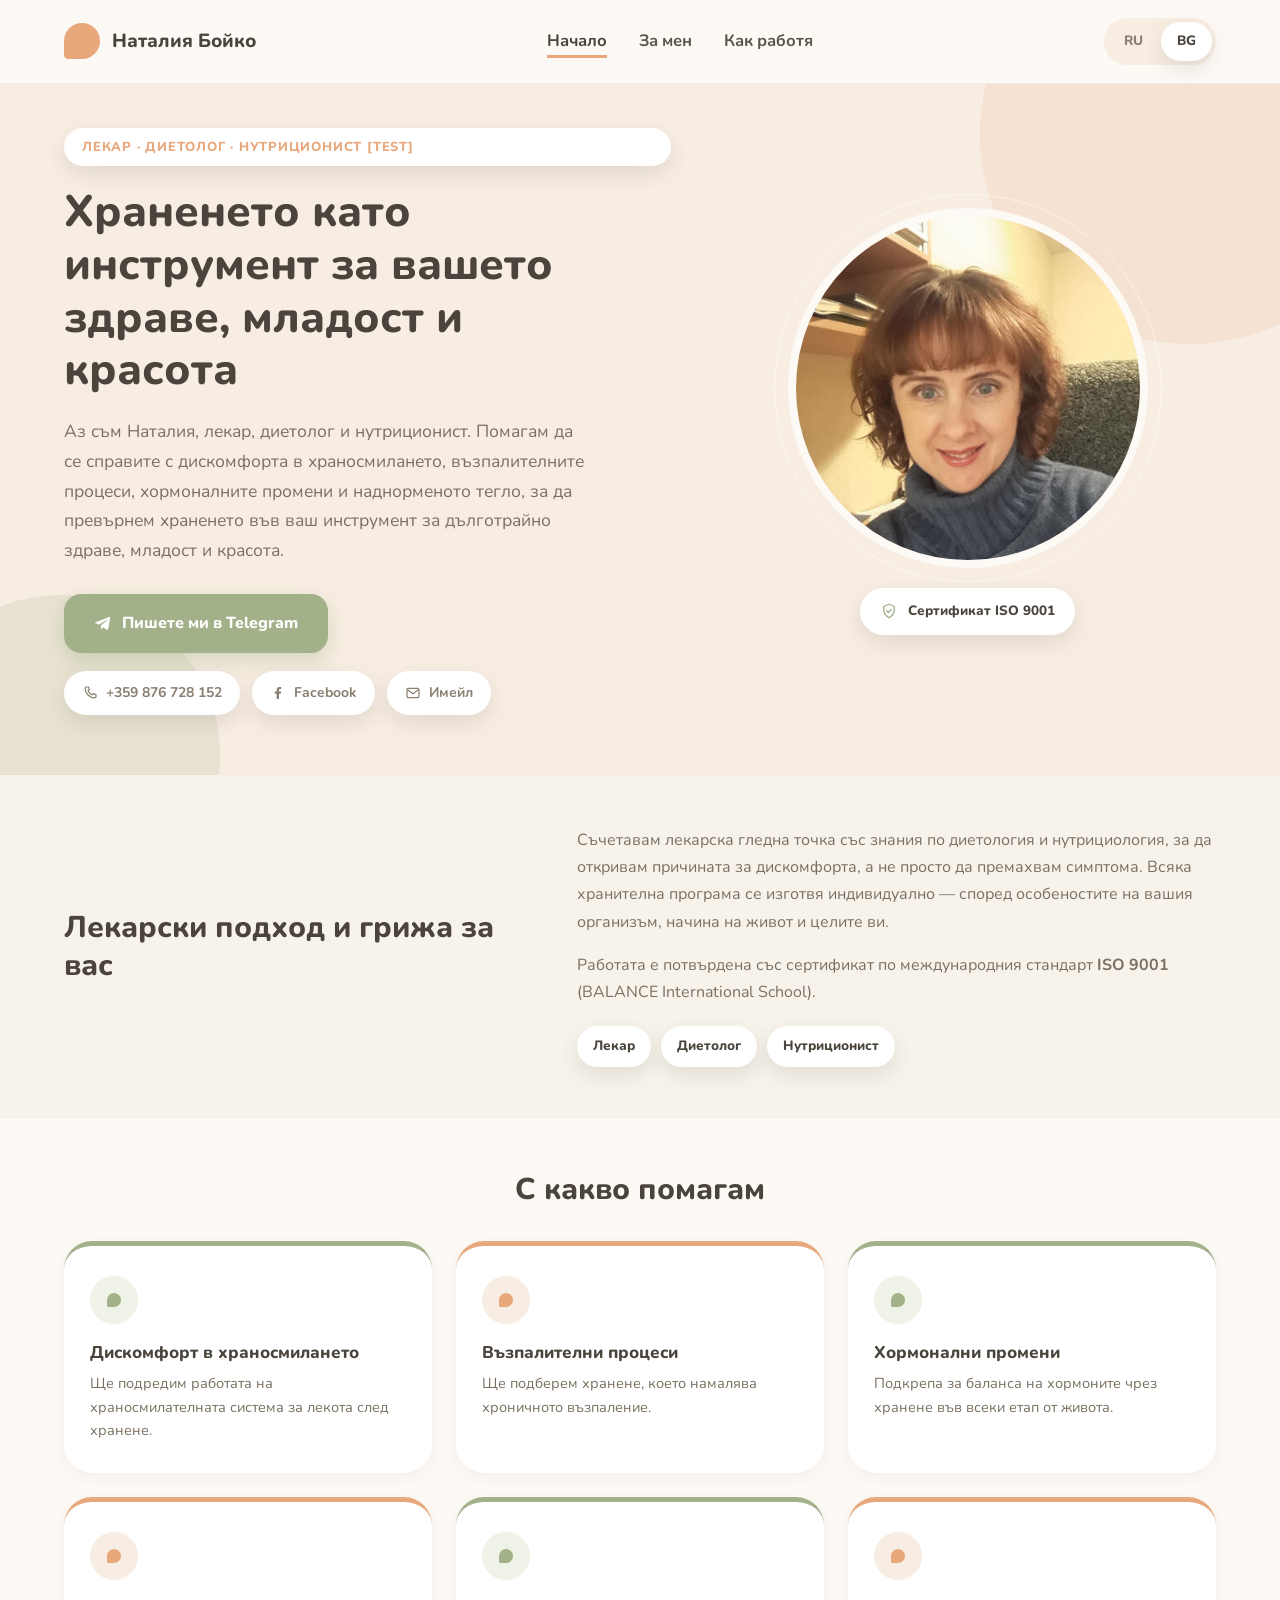
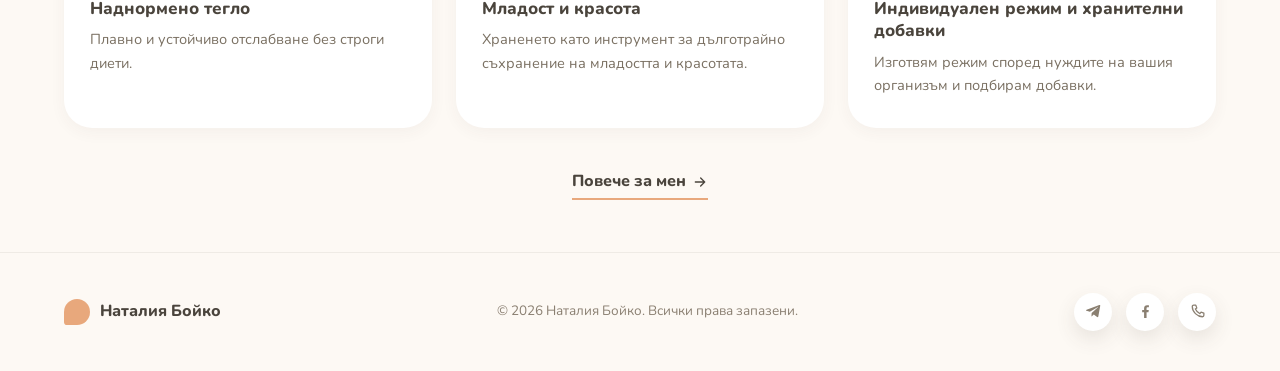
==== commit fccb26a6: "Sync home page content from Storyblok [skip ci]" ====
--- a/bg/index.html
+++ b/bg/index.html
@@ -30,6 +30,7 @@
 <link rel="preconnect" href="https://fonts.gstatic.com" crossorigin>
 <link href="https://fonts.googleapis.com/css2?family=Nunito:wght@400;600;700;800;900&display=swap" rel="stylesheet">
 <link rel="stylesheet" href="../assets/css/styles.css">
+<script defer src="https://cloud.umami.is/script.js" data-website-id="a3db72a5-ad58-4336-8c67-738f615b2ba4"></script>
 
 <script type="application/ld+json">
 {
@@ -115,11 +116,17 @@
     <span class="hero__decor hero__decor--1" aria-hidden="true"></span>
     <span class="hero__decor hero__decor--2" aria-hidden="true"></span>
     <div class="hero__inner">
-      <span class="eyebrow">Лекар · Диетолог · Нутриционист</span>
+      <!-- SB:HOME:eyebrow_badge:START -->
+      <span class="eyebrow">Лекар · Диетолог · Нутриционист [TEST]</span>
+      <!-- SB:HOME:eyebrow_badge:END -->
+      <!-- SB:HOME:hero_title:START -->
       <h1 class="hero__title">Храненето като инструмент за вашето здраве, младост и красота</h1>
+      <!-- SB:HOME:hero_title:END -->
+      <!-- SB:HOME:hero_text:START -->
       <p class="hero__text">Аз съм Наталия, лекар, диетолог и нутриционист. Помагам да се справите с дискомфорта в храносмилането, възпалителните процеси, хормоналните промени и наднорменото тегло, за да превърнем храненето във ваш инструмент за дълготрайно здраве, младост и красота.</p>
+      <!-- SB:HOME:hero_text:END -->
       <div class="hero__actions">
-        <a class="btn btn-primary" href="https://t.me/+359876728152" target="_blank" rel="noopener">
+        <a class="btn btn-primary" href="https://t.me/+359876728152" target="_blank" rel="noopener" data-umami-event="telegram-hero">
           <svg width="18" height="18" viewBox="0 0 24 24" fill="currentColor" aria-hidden="true"><path d="M21.5 3.9 18.8 19c-.2 1-.9 1.2-1.7.8l-4.7-3.5-2.3 2.2c-.3.3-.5.5-1 .5l.3-4.9 8.9-8c.4-.3-.1-.5-.6-.2L6.9 12.5l-4.8-1.5c-1-.3-1-1 .2-1.5L20.2 2.8c.8-.3 1.6.2 1.3 1.1Z"/></svg>
           Пишете ми в Telegram
         </a>
@@ -155,11 +162,17 @@
   <section class="section section--sage" data-reveal>
     <div class="section__inner about-grid">
       <div>
+        <!-- SB:HOME:about_heading:START -->
         <h2>Лекарски подход и грижа за вас</h2>
+      <!-- SB:HOME:about_heading:END -->
       </div>
       <div class="about-grid__text">
+        <!-- SB:HOME:about_text_1:START -->
         <p>Съчетавам лекарска гледна точка със знания по диетология и нутрициология, за да откривам причината за дискомфорта, а не просто да премахвам симптома. Всяка хранителна програма се изготвя индивидуално — според особеностите на вашия организъм, начина на живот и целите ви.</p>
+      <!-- SB:HOME:about_text_1:END -->
+        <!-- SB:HOME:about_text_2:START -->
         <p>Работата е потвърдена със сертификат по международния стандарт <strong>ISO 9001</strong> (BALANCE International School).</p>
+      <!-- SB:HOME:about_text_2:END -->
         <div class="chip-row">
           <span class="chip">Лекар</span>
           <span class="chip">Диетолог</span>
@@ -172,10 +185,13 @@
   <section class="section section--page" id="services" data-reveal>
     <div class="section__inner">
       <div class="section__header section__header--center">
+        <!-- SB:HOME:services_heading:START -->
         <h2>С какво помагам</h2>
+      <!-- SB:HOME:services_heading:END -->
       </div>
 
       <div class="cards-grid">
+        <!-- SB:HOME:services:START -->
         <article class="card">
           <span class="card__icon"><span class="card__icon-blob" aria-hidden="true"></span></span>
           <div class="card__body">
@@ -218,6 +234,7 @@
           <p class="card__desc">Изготвям режим според нуждите на вашия организъм и подбирам добавки.</p>
           </div>
         </article>
+      <!-- SB:HOME:services:END -->
       </div>
 
       <div class="section__cta">
@@ -239,7 +256,7 @@
     </a>
     <p class="site-footer__meta">© 2026 Наталия Бойко. Всички права запазени.</p>
     <nav class="social-row" aria-label="Социални мрежи">
-      <a href="https://t.me/+359876728152" target="_blank" rel="noopener" aria-label="Telegram">
+      <a href="https://t.me/+359876728152" target="_blank" rel="noopener" aria-label="Telegram" data-umami-event="telegram-footer">
         <svg viewBox="0 0 24 24" fill="currentColor" aria-hidden="true"><path d="M21.5 3.9 18.8 19c-.2 1-.9 1.2-1.7.8l-4.7-3.5-2.3 2.2c-.3.3-.5.5-1 .5l.3-4.9 8.9-8c.4-.3-.1-.5-.6-.2L6.9 12.5l-4.8-1.5c-1-.3-1-1 .2-1.5L20.2 2.8c.8-.3 1.6.2 1.3 1.1Z"/></svg>
       </a>
       <a href="https://www.facebook.com/profile.php?id=100006433207176" target="_blank" rel="noopener" aria-label="Facebook">
@@ -252,10 +269,11 @@
   </div>
 </footer>
 
-<a class="floating-cta" href="https://t.me/+359876728152" target="_blank" rel="noopener" aria-label="Пишете ми в Telegram">
+<a class="floating-cta" href="https://t.me/+359876728152" target="_blank" rel="noopener" aria-label="Пишете ми в Telegram" data-umami-event="telegram-floating">
   <svg viewBox="0 0 24 24" fill="currentColor" aria-hidden="true"><path d="M21.5 3.9 18.8 19c-.2 1-.9 1.2-1.7.8l-4.7-3.5-2.3 2.2c-.3.3-.5.5-1 .5l.3-4.9 8.9-8c.4-.3-.1-.5-.6-.2L6.9 12.5l-4.8-1.5c-1-.3-1-1 .2-1.5L20.2 2.8c.8-.3 1.6.2 1.3 1.1Z"/></svg>
 </a>
 
 <script src="../assets/js/main.js"></script>
+<script src="../assets/js/storyblok-editor.js"></script>
 </body>
 </html>
--- a/assets/css/styles.css
+++ b/assets/css/styles.css
@@ -555,6 +555,20 @@
   gap: 56px;
   align-items: center;
 }
+
+/* Intro with text wrapping around a floated photo (About page) */
+.intro-flow::after {
+  content: '';
+  display: block;
+  clear: both;
+}
+
+.intro-flow .intro-photo-wrap {
+  float: right;
+  margin: 6px 0 28px 48px;
+}
+
+.intro-flow h1 { margin-bottom: 20px; }
 
 .intro-photo-wrap {
   position: relative;
@@ -859,6 +873,8 @@
 
   .intro-grid { grid-template-columns: 1fr; text-align: center; }
   .intro-photo-wrap { width: 180px; height: 180px; margin: 0 auto; }
+  .intro-flow { text-align: center; }
+  .intro-flow .intro-photo-wrap { float: none; margin: 0 auto 24px; }
 
   .cert-grid { grid-template-columns: 1fr; }
 
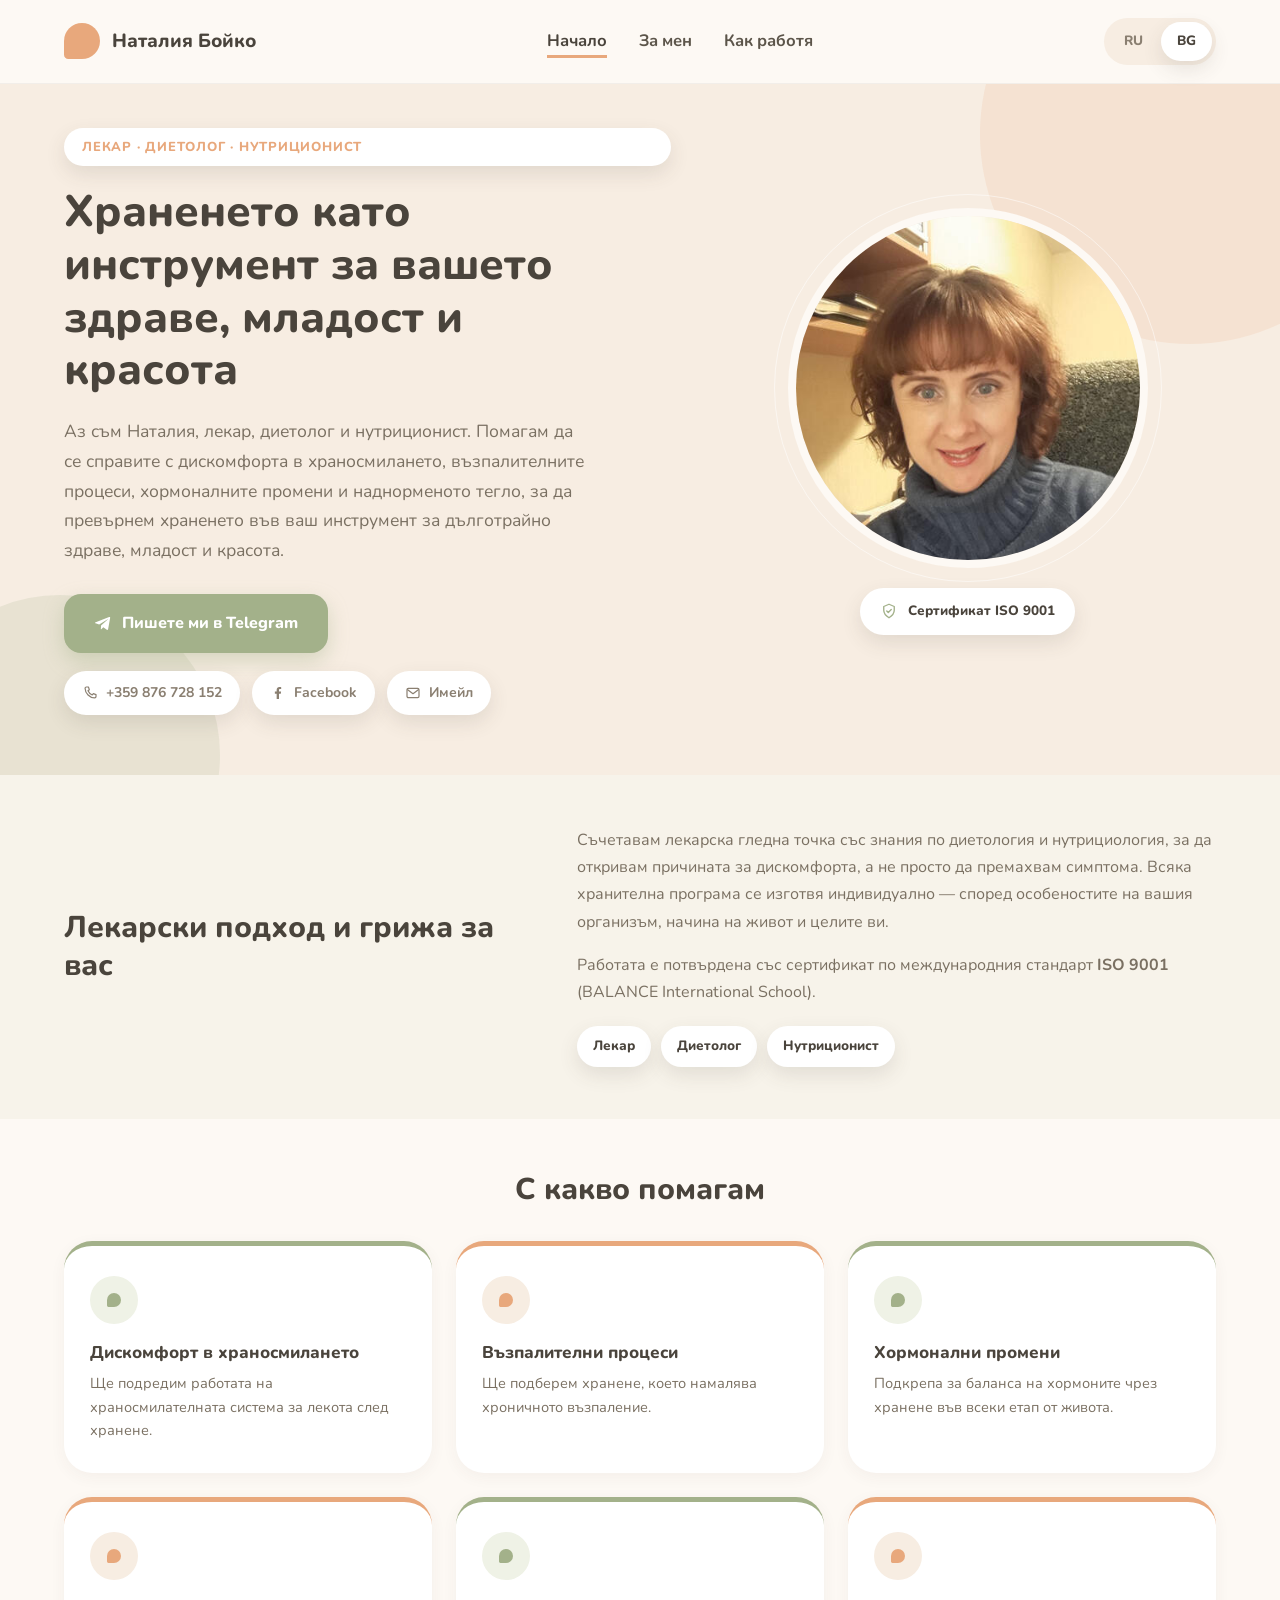
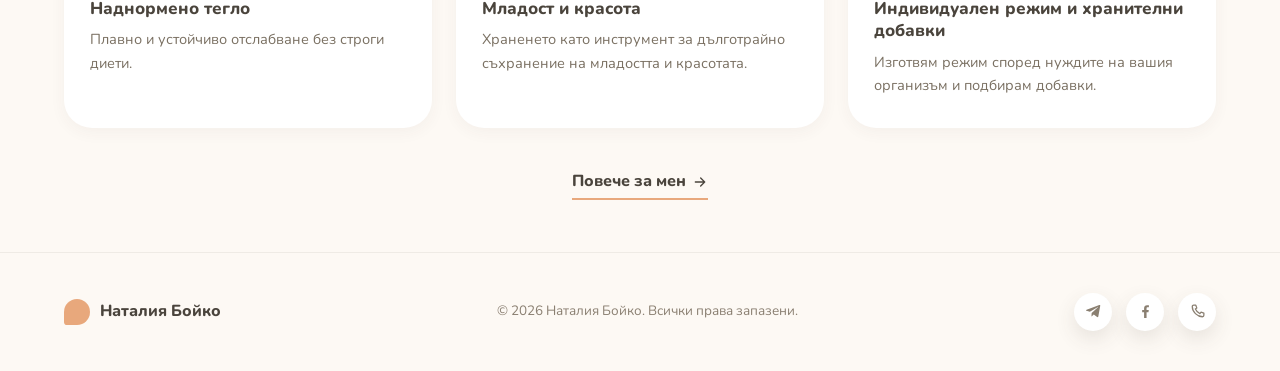
==== commit 7f301f86: "Sync home page content from Storyblok [skip ci]" ====
--- a/bg/index.html
+++ b/bg/index.html
@@ -117,7 +117,7 @@
     <span class="hero__decor hero__decor--2" aria-hidden="true"></span>
     <div class="hero__inner">
       <!-- SB:HOME:eyebrow_badge:START -->
-      <span class="eyebrow">Лекар · Диетолог · Нутриционист [TEST]</span>
+      <span class="eyebrow">Лекар · Диетолог · Нутриционист</span>
       <!-- SB:HOME:eyebrow_badge:END -->
       <!-- SB:HOME:hero_title:START -->
       <h1 class="hero__title">Храненето като инструмент за вашето здраве, младост и красота</h1>
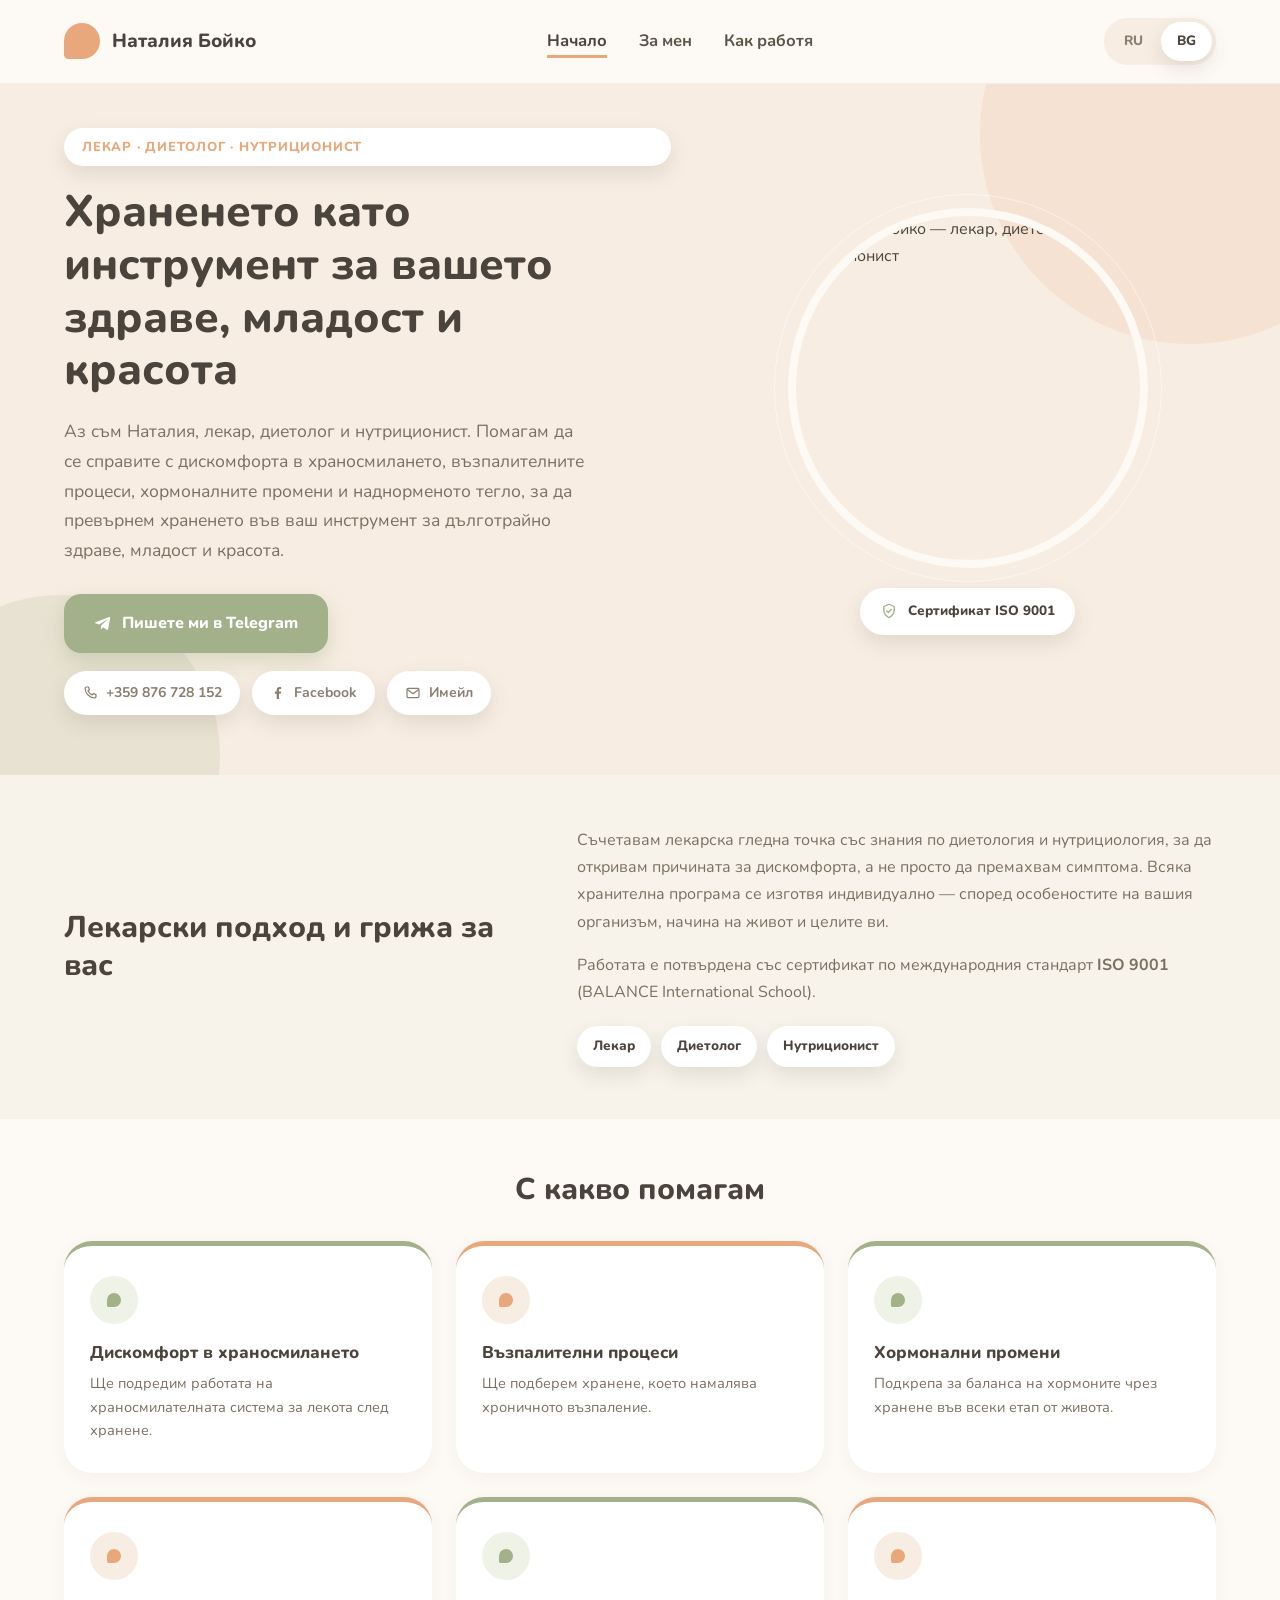
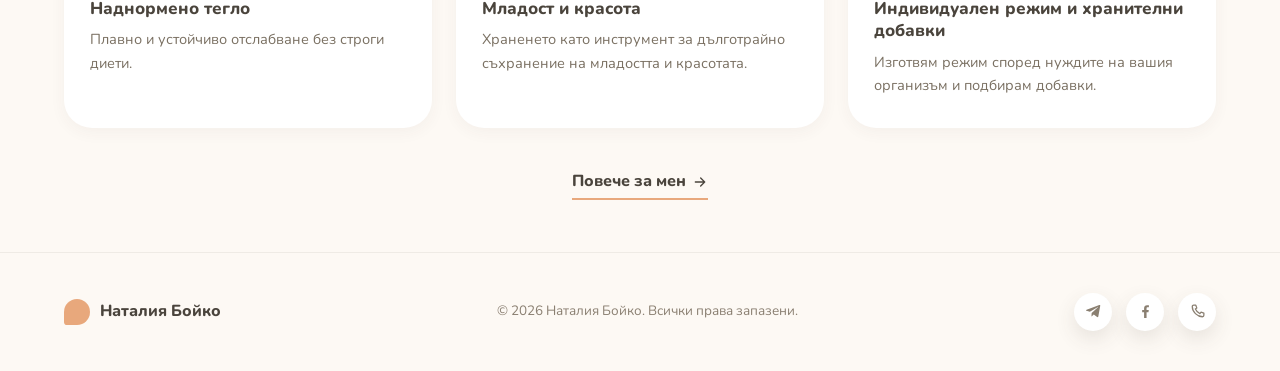
==== commit 6764b61b: "Connect all pages to Storyblok + shared photo and contacts - New Storyblok components/stories: globa" ====
--- a/bg/index.html
+++ b/bg/index.html
@@ -135,7 +135,7 @@
         <div class="contact-pills">
           <a class="contact-pill" href="tel:+359876728152">
             <svg viewBox="0 0 24 24" fill="none" stroke="currentColor" stroke-width="1.8" stroke-linecap="round" stroke-linejoin="round" aria-hidden="true"><path d="M6.6 3h3l1.4 4-2 1.6a12.4 12.4 0 0 0 6.4 6.4l1.6-2 4 1.4v3c0 1.1-.9 2-2 2C11.7 19.4 4.6 12.3 4.6 5c0-1.1.9-2 2-2Z"/></svg>
-            +359 876 728 152
+            <!-- SB:GLOBAL:phone_display:START -->+359 876 728 152<!-- SB:GLOBAL:phone_display:END -->
           </a>
           <a class="contact-pill" href="https://www.facebook.com/profile.php?id=100006433207176" target="_blank" rel="noopener">
             <svg viewBox="0 0 24 24" fill="currentColor" aria-hidden="true"><path d="M13.5 21v-8h2.7l.4-3.2h-3.1V7.7c0-.9.3-1.6 1.6-1.6h1.7V3.2C16.5 3.1 15.4 3 14.2 3c-2.5 0-4.2 1.5-4.2 4.3v2.5H7.3v3.2H10V21h3.5Z"/></svg>
@@ -149,7 +149,7 @@
       </div>
       <div class="hero__media">
         <div class="hero__photo-wrap">
-          <img class="hero__photo" src="../assets/img/photo-natalia.jpg" width="360" height="360" alt="Наталия Бойко — лекар, диетолог и нутриционист" fetchpriority="high">
+          <img class="hero__photo" src="https://a.storyblok.com/f/293873571680961/52e8b9de86/photo-natalia.jpg" width="360" height="360" alt="Наталия Бойко — лекар, диетолог и нутриционист" fetchpriority="high">
         </div>
         <span class="cert-badge">
           <svg viewBox="0 0 24 24" fill="none" stroke="currentColor" stroke-width="1.8" stroke-linecap="round" stroke-linejoin="round" aria-hidden="true"><path d="M12 3 5 6v5c0 4.5 3 7.5 7 10 4-2.5 7-5.5 7-10V6l-7-3Z"/><path d="m9 12 2 2 4-4"/></svg>
